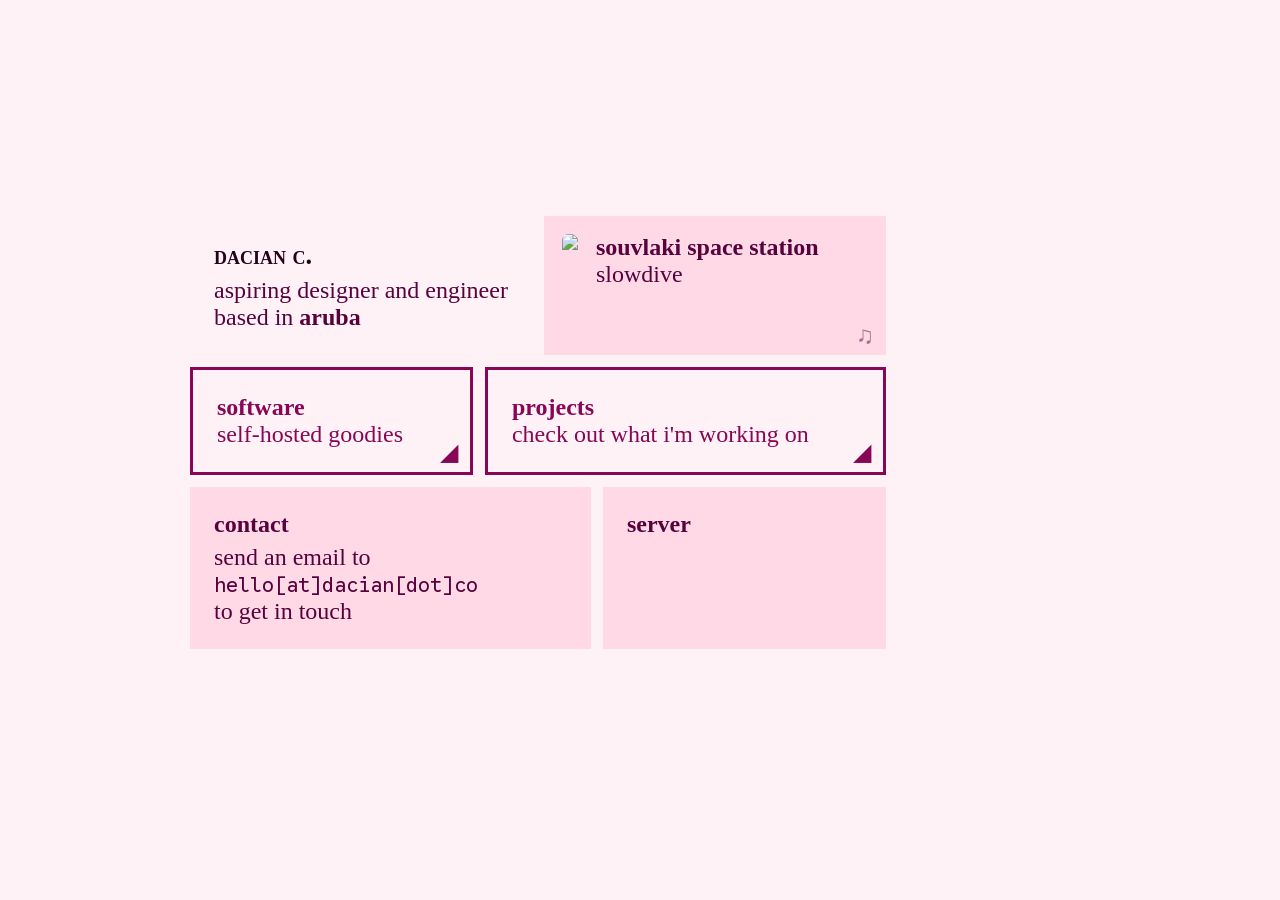
==== templates/index.html @ b556a08c "chore:" ====
<!doctype html>
<head>
  <title>home</title>
  <link rel="stylesheet" href="../static/style.css" />
  <meta
    name="viewport"
    content="width=device-width, initial-scale=1, user-scalable=no"
  />
</head>
<body hx-boost="true">
  <div class="wrapper">
    <div class="grid">
      <div id="header" class="grid-item title">
        <h1 class="">dacian c.</h1>
        <p>
          aspiring designer and engineer<br />
          based in
          <span class="grow-text"
            ><a href="https://www.aruba.com/us">aruba</a></span
          >
        </p>
      </div>
      <div class="grid-item music grow">
        <img
          src="https://is1-ssl.mzstatic.com/image/thumb/Music125/v4/c2/a0/a4/c2a0a495-ec33-27f1-c6db-0dff1c3ba15d/dj.pzrqoswp.jpg/600x600bb.jpg"
        />
        <div class="music-info">
          <h2>souvlaki space station</h2>
          <p>slowdive</p>
          <span class="triangle">♫</span>
        </div>
      </div>
      <div class="subsection-grid-item services grow">
        <h2>software</h2>
        <p>self-hosted goodies</p>
        <span class="triangle-dark">◢</span>
      </div>
      <div class="subsection-grid-item projects grow">
        <h2>projects</h2>
        <p>check out what i'm working on</p>
        <span class="triangle-dark">◢</span>
      </div>
      <div class="grid-item contact">
        <h2>contact</h2>
        <p>
          send an email to<br /><span class="email selectable"
            >hello[at]dacian[dot]co</span
          ><br />to get in touch
        </p>
      </div>
      <div class="grid-item server">
        <h2>server</h2>
        <div class="data-table"
          hx-get="/stats"
          hx-trigger="load, every 10s"
          hx-swap="innerHTML"
        >
          <!-- <div class="data-row">
            <span class="data-type">memory</span>
            <span class="data-value">0.0/0.0GB</span>
          </div>
          <div class="data-row">
            <span class="data-type">cpu</span>
            <span class="data-value">0%</span>
          </div>
          <div class="data-row">
            <span class="data-type">uptime</span>
            <span class="data-value">0 days</span>
          </div> -->
        </div>
      </div>
    </div>
  </div>
</body>
---- static/style.css ----
@import url("https://fonts.googleapis.com/css2?family=Google+Sans+Code:ital,wght,MONO@0,300..800,1;1,300..800,1&family=Google+Sans:ital,opsz,wght@0,17..18,400..700;1,17..18,400..700&display=swap");

* {
  margin: 0;
  padding: 0;
  user-select: none;
}

.selectable {
  user-select: text;
}
html {
  font-size: 24px;
}
body {
  background-color: #fff2f6;
}
a {
  color: inherit;
  text-decoration: none;
}
.wrapper {
  width: min(900px, 100%);
  min-height: 100vh;
  display: flex;
  align-items: safe center;
  margin: auto;
}
.grid {
  display: grid;
  grid-template-columns: repeat(12, 1fr);
  gap: 0.5rem;
  margin-bottom: 4vh;
}
.grid-item {
  transition: 100ms ease-out;
  grid-column: span 6;
  background-color: #ffd9e6;
  font-size: 1rem;
  padding: 1rem;
  position: relative;

  display: flex;
  flex-flow: column nowrap;
  gap: 0.25rem;
  min-height: 0rem;
}

.grow:hover {
  transition: 150ms ease-in-out;
  transform: scale(1.02);
  transform-origin: center;
}
.triangle {
  position: absolute;
  bottom: 0.25rem;
  right: 0.5rem;
  font-family: "Google Sans";
  color: #57023c7f;
}

.triangle-dark {
  position: absolute;
  bottom: 0.25rem;
  right: 0.5rem;
  font-family: "Google Sans";
  color: #880656;
}

h1,
h2,
p,
.data-row {
  font-size: 1rem;
  font-family: "Google Sans";
  color: #57023c;
}
.title {
  display: flex;
  flex-flow: column nowrap;
  transform: none;
  gap: 0.25rem;
  background-color: #00000000;
  overflow: hidden;
}
.grow-text {
  transition: 200ms ease-in;
  font-weight: 600;
}
.grow-text:hover {
  transition: 200ms ease-out;
  /* font-size: 1.25rem; */
  font-variant: small-caps;
  letter-spacing: 0.1rem;
}
.title h1 {
  font-variant: small-caps;
  color: #26011c;
  font-size: 1.1rem;
}
.title:hover {
  transform: none;
}
.contact,
.projects {
  grid-column: span 7;
}
.server,
.services {
  grid-column: span 5;
}
.contact > h2,
.server > h2 {
  color: #57023c;
}
.music {
  display: flex;
  flex-flow: row nowrap;
  gap: 0.75rem;
  padding: 0.75rem;
}
.music-info {
  display: flex;
  flex-flow: column nowrap;
  gap: 0rem;
}
.music img {
  max-width: 125px;
  pointer-events: none;
  border-radius: 0.25rem;
}
.data-row {
  display: flex;
  justify-content: space-between;
}
.data-value,
.email {
  font-family: "Google Sans Code";
  font-size: 0.85rem;
}
.content {
  width: min(900px, 100%);
  margin: auto;
  display: flex;
  flex-flow: column nowrap;
  gap: 0.5rem;
  * {
    /* border: 1px red solid; */
  }
}
.header {
  display: flex;
  position: sticky;
  top: 0;
  z-index: 10;
  flex-flow: row nowrap;
  justify-content: space-between;
  padding: 1rem;
  background-color: #fff2f6;
}

.subsection {
  transition: 100ms ease-out;
  background-color: #ffd9e6;
  font-size: 1rem;
  padding: 1rem;
  position: relative;
  height: 100%;
  display: flex;
  flex-flow: column nowrap;
  gap: 1rem;
  min-height: 0rem;
}

.subsection-grid {
  display: flex;
  flex-flow: row wrap;
  gap: 0.75em;
  justify-content: center;
}

.subsection-grid-item {
  transition: 100ms ease-out;
  position: relative;
  padding: 1em;
  flex-shrink: 1;
  flex-basis: 200px;
  flex-grow: 1;
  background-color: #fff2f6;
  border: #880656 3px solid;
  gap: 1.5em;
  h1,
  h2,
  p {
    color: #880656;
  }
}
.subsection-grid-item:hover {
  transition: 200ms ease-out;
  background-color: #880656;
  /* border-radius: 0.5rem; */

  .triangle-dark,
  h2,
  p {
    color: #fff2f6;
  }
  h2 {
    font-variant: small-caps;
    letter-spacing: 0rem;
  }
}

@media (max-width: 900px) {
  html {
    font-size: 20px;
  }
  .wrapper {
    width: 100%;
    max-height: 100vh;
  }
  .content {
    max-width: 100%;
    padding: 0 0.5rem;
  }
  .grid {
    max-width: 100%;
    padding: 0 0.5rem;
    width: 100%;
    margin: auto;
    display: flex;
    flex-flow: column nowrap;
  }
  .grid-item:hover {
    transform: none;
  }
  .music img {
    max-width: 100px;
  }
  .subsection-grid-item {
    flex-basis: 100%;
  }
}

@media (min-width: 1800px) {
  html {
    font-size: 40px;
  }
  .wrapper {
    width: min(1800px, 100%);
  }
  .content {
    width: min(1800px, 100%);
  }
  .music img {
    max-width: 300px;
  }
}
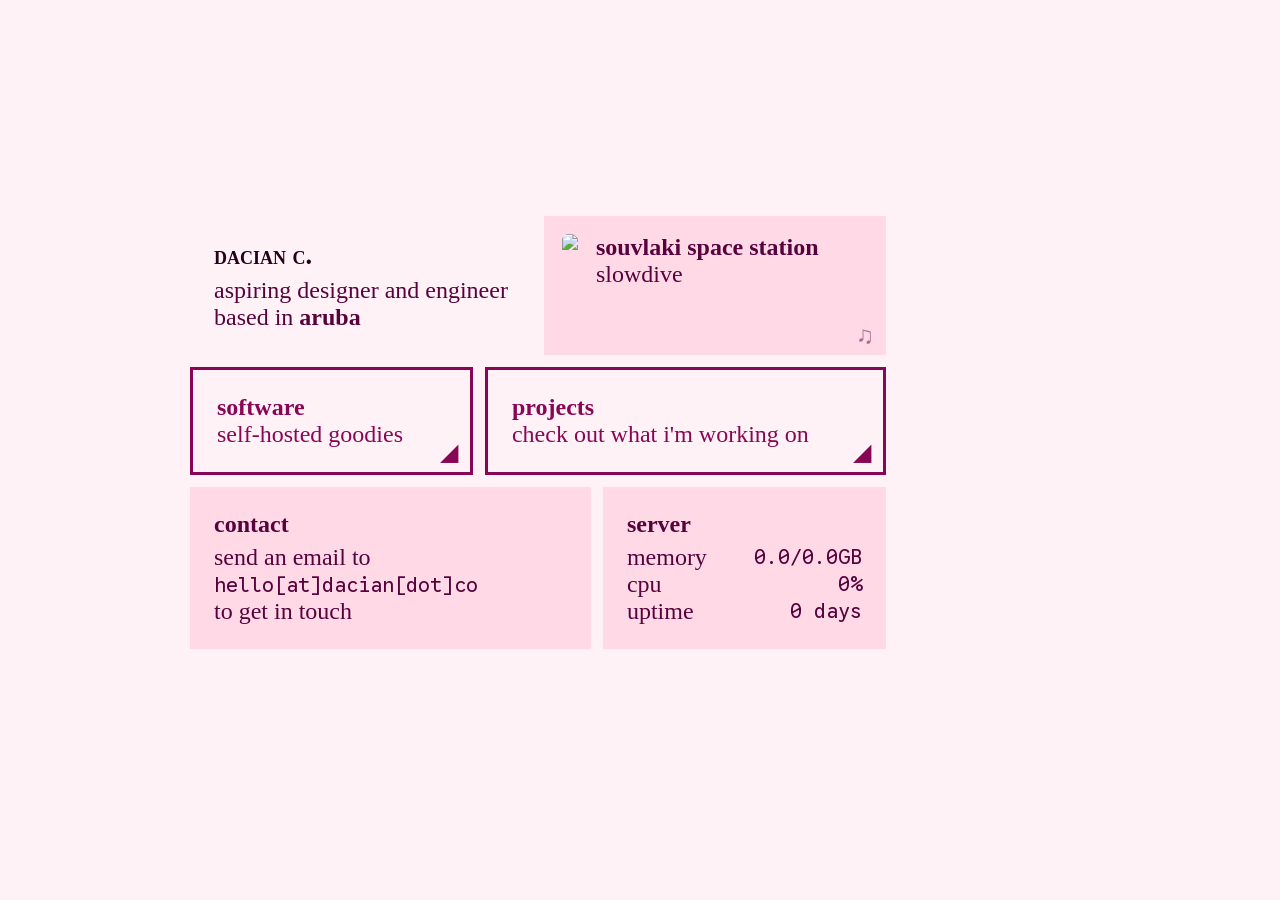
==== commit 65a07a62: "Update index.html" ====
--- a/templates/index.html
+++ b/templates/index.html
@@ -7,17 +7,16 @@
     content="width=device-width, initial-scale=1, user-scalable=no"
   />
 </head>
-<body hx-boost="true">
+<body>
   <div class="wrapper">
     <div class="grid">
       <div id="header" class="grid-item title">
         <h1 class="">dacian c.</h1>
         <p>
-          aspiring designer and engineer<br />
+          aspiring designer and
+          engineer<br />
           based in
-          <span class="grow-text"
-            ><a href="https://www.aruba.com/us">aruba</a></span
-          >
+          <span class="grow-text"><a href="https://www.aruba.com/us">aruba</a></span>
         </p>
       </div>
       <div class="grid-item music grow">
@@ -50,12 +49,8 @@
       </div>
       <div class="grid-item server">
         <h2>server</h2>
-        <div class="data-table"
-          hx-get="/stats"
-          hx-trigger="load, every 10s"
-          hx-swap="innerHTML"
-        >
-          <!-- <div class="data-row">
+        <div class="data-table">
+          <div class="data-row">
             <span class="data-type">memory</span>
             <span class="data-value">0.0/0.0GB</span>
           </div>
@@ -66,7 +61,7 @@
           <div class="data-row">
             <span class="data-type">uptime</span>
             <span class="data-value">0 days</span>
-          </div> -->
+          </div>
         </div>
       </div>
     </div>
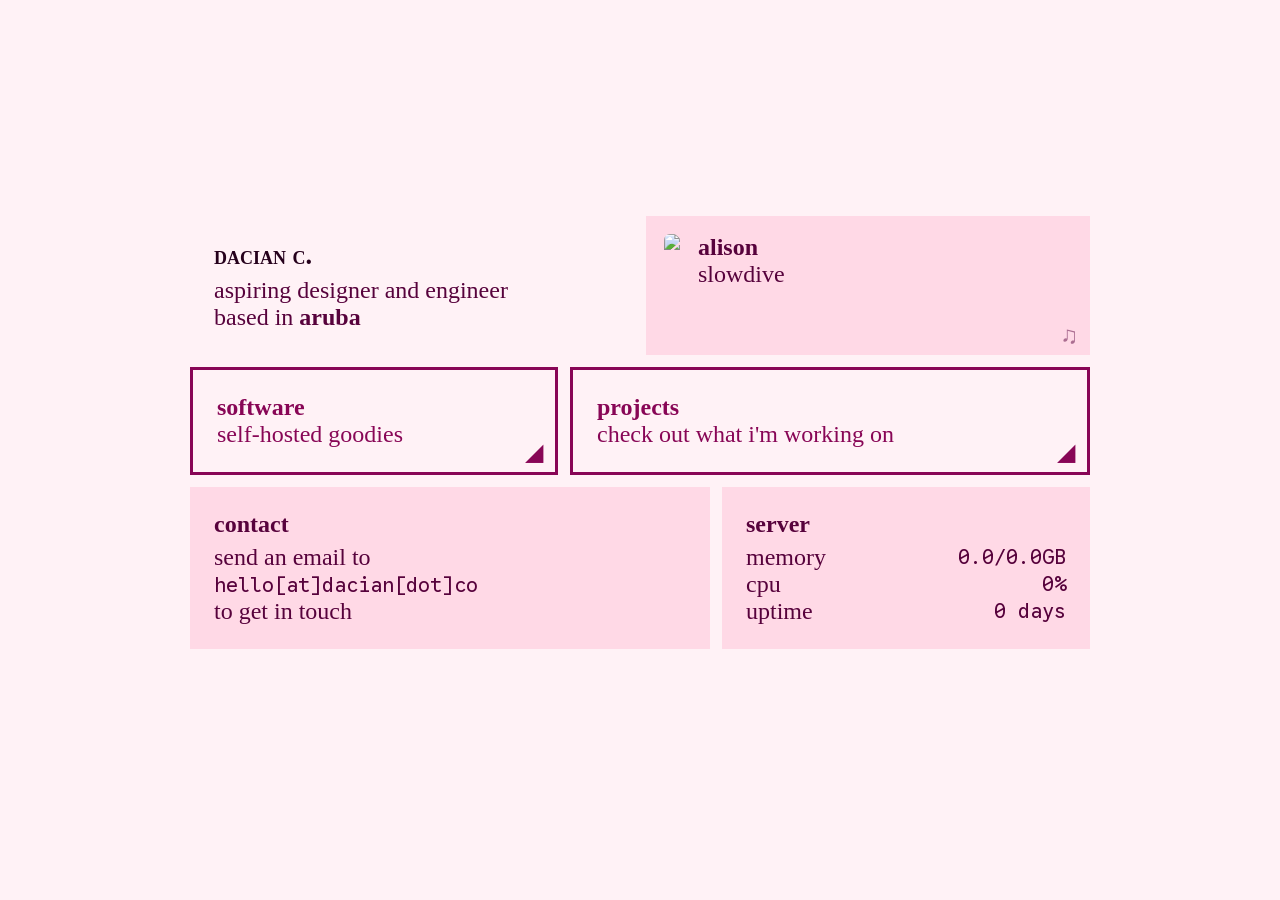
==== commit 31a40281: "feat: basic server" ====
--- a/templates/index.html
+++ b/templates/index.html
@@ -1,22 +1,37 @@
 <!doctype html>
 <head>
   <title>home</title>
-  <link rel="stylesheet" href="../static/style.css" />
+  <link rel="stylesheet" href="/static/style.css" />
   <meta
     name="viewport"
     content="width=device-width, initial-scale=1, user-scalable=no"
   />
+  <meta charset="UTF-8">
+  <script src="https://cdn.jsdelivr.net/npm/htmx.org@2.0.10/dist/htmx.min.js" integrity="sha384-H5SrcfygHmAuTDZphMHqBJLc3FhssKjG7w/CeCpFReSfwBWDTKpkzPP8c+cLsK+V" crossorigin="anonymous"></script>
 </head>
 <body>
+  <div
+    id="hide-content"
+    style="
+      position: absolute;
+      z-index: 2000;
+      top: 0;
+      left: 0;
+      width: 100%;
+      height: 100%;
+      background-color: #fff2f6;
+    "
+  ></div>
   <div class="wrapper">
     <div class="grid">
       <div id="header" class="grid-item title">
         <h1 class="">dacian c.</h1>
         <p>
-          aspiring designer and
-          engineer<br />
+          aspiring designer and engineer<br />
           based in
-          <span class="grow-text"><a href="https://www.aruba.com/us">aruba</a></span>
+          <span class="grow-text"
+            ><a href="https://www.aruba.com/us">aruba</a></span
+          >
         </p>
       </div>
       <div class="grid-item music grow">
@@ -24,12 +39,13 @@
           src="https://is1-ssl.mzstatic.com/image/thumb/Music125/v4/c2/a0/a4/c2a0a495-ec33-27f1-c6db-0dff1c3ba15d/dj.pzrqoswp.jpg/600x600bb.jpg"
         />
         <div class="music-info">
-          <h2>souvlaki space station</h2>
-          <p>slowdive</p>
+          <h2>alison</h2>
+          <p id="artist">slowdive</p>
           <span class="triangle">♫</span>
         </div>
       </div>
-      <div class="subsection-grid-item services grow">
+      <div class="subsection-grid-item services grow"
+      hx-get="/time" hx-trigger="click" hx-target="#artist">
         <h2>software</h2>
         <p>self-hosted goodies</p>
         <span class="triangle-dark">◢</span>
@@ -52,7 +68,7 @@
         <div class="data-table">
           <div class="data-row">
             <span class="data-type">memory</span>
-            <span class="data-value">0.0/0.0GB</span>
+            <span hx-get="/mem" hx-trigger="load, every 30s" class="data-value">0.0/0.0GB</span>
           </div>
           <div class="data-row">
             <span class="data-type">cpu</span>
@@ -60,7 +76,7 @@
           </div>
           <div class="data-row">
             <span class="data-type">uptime</span>
-            <span class="data-value">0 days</span>
+            <span id="uptime" hx-get="/up" hx-trigger="load" class="data-value">0 days</span>
           </div>
         </div>
       </div>
--- a/static/style.css
+++ b/static/style.css
@@ -19,9 +19,11 @@
   color: inherit;
   text-decoration: none;
 }
+
 .wrapper {
   width: min(900px, 100%);
   min-height: 100vh;
+  max-height: 100%;
   display: flex;
   align-items: safe center;
   margin: auto;
@@ -31,6 +33,7 @@
   grid-template-columns: repeat(12, 1fr);
   gap: 0.5rem;
   margin-bottom: 4vh;
+  width: 100%;
 }
 .grid-item {
   transition: 100ms ease-out;
@@ -45,7 +48,9 @@
   gap: 0.25rem;
   min-height: 0rem;
 }
-
+.extra {
+  grid-column: span 4;
+}
 .grow:hover {
   transition: 150ms ease-in-out;
   transform: scale(1.02);
@@ -58,7 +63,6 @@
   font-family: "Google Sans";
   color: #57023c7f;
 }
-
 .triangle-dark {
   position: absolute;
   bottom: 0.25rem;
@@ -66,7 +70,6 @@
   font-family: "Google Sans";
   color: #880656;
 }
-
 h1,
 h2,
 p,
@@ -77,10 +80,13 @@
 }
 .title {
   display: flex;
+  position: sticky;
+  top: 0;
+  z-index: 10;
   flex-flow: column nowrap;
   transform: none;
   gap: 0.25rem;
-  background-color: #00000000;
+  background-color: #fff2f6;
   overflow: hidden;
 }
 .grow-text {
@@ -132,6 +138,11 @@
 .data-row {
   display: flex;
   justify-content: space-between;
+  flex-flow: row nowrap;
+  align-items: center;
+}
+.data-value {
+  text-align: right;
 }
 .data-value,
 .email {
@@ -144,9 +155,6 @@
   display: flex;
   flex-flow: column nowrap;
   gap: 0.5rem;
-  * {
-    /* border: 1px red solid; */
-  }
 }
 .header {
   display: flex;
@@ -158,7 +166,6 @@
   padding: 1rem;
   background-color: #fff2f6;
 }
-
 .subsection {
   transition: 100ms ease-out;
   background-color: #ffd9e6;
@@ -171,21 +178,20 @@
   gap: 1rem;
   min-height: 0rem;
 }
-
 .subsection-grid {
-  display: flex;
+  display: grid;
+  grid-template-columns: 1fr 1fr;
   flex-flow: row wrap;
   gap: 0.75em;
   justify-content: center;
 }
-
 .subsection-grid-item {
   transition: 100ms ease-out;
   position: relative;
   padding: 1em;
-  flex-shrink: 1;
+  /* flex-shrink: 1;
   flex-basis: 200px;
-  flex-grow: 1;
+  flex-grow: 1; */
   background-color: #fff2f6;
   border: #880656 3px solid;
   gap: 1.5em;
@@ -195,7 +201,8 @@
     color: #880656;
   }
 }
-.subsection-grid-item:hover {
+.subsection-grid-item:hover,
+.subsection-grid-item:active {
   transition: 200ms ease-out;
   background-color: #880656;
   /* border-radius: 0.5rem; */
@@ -210,18 +217,19 @@
     letter-spacing: 0rem;
   }
 }
-
 @media (max-width: 900px) {
   html {
     font-size: 20px;
   }
   .wrapper {
     width: 100%;
-    max-height: 100vh;
+    padding-top: 2rem;
+    max-height: 100%;
   }
   .content {
     max-width: 100%;
     padding: 0 0.5rem;
+    margin-bottom: 0.5rem;
   }
   .grid {
     max-width: 100%;
@@ -237,11 +245,13 @@
   .music img {
     max-width: 100px;
   }
+  .subsection-grid {
+    display: flex;
+  }
   .subsection-grid-item {
     flex-basis: 100%;
   }
 }
-
 @media (min-width: 1800px) {
   html {
     font-size: 40px;
@@ -256,3 +266,6 @@
     max-width: 300px;
   }
 }
+#hide-content {
+  display: none;
+}
